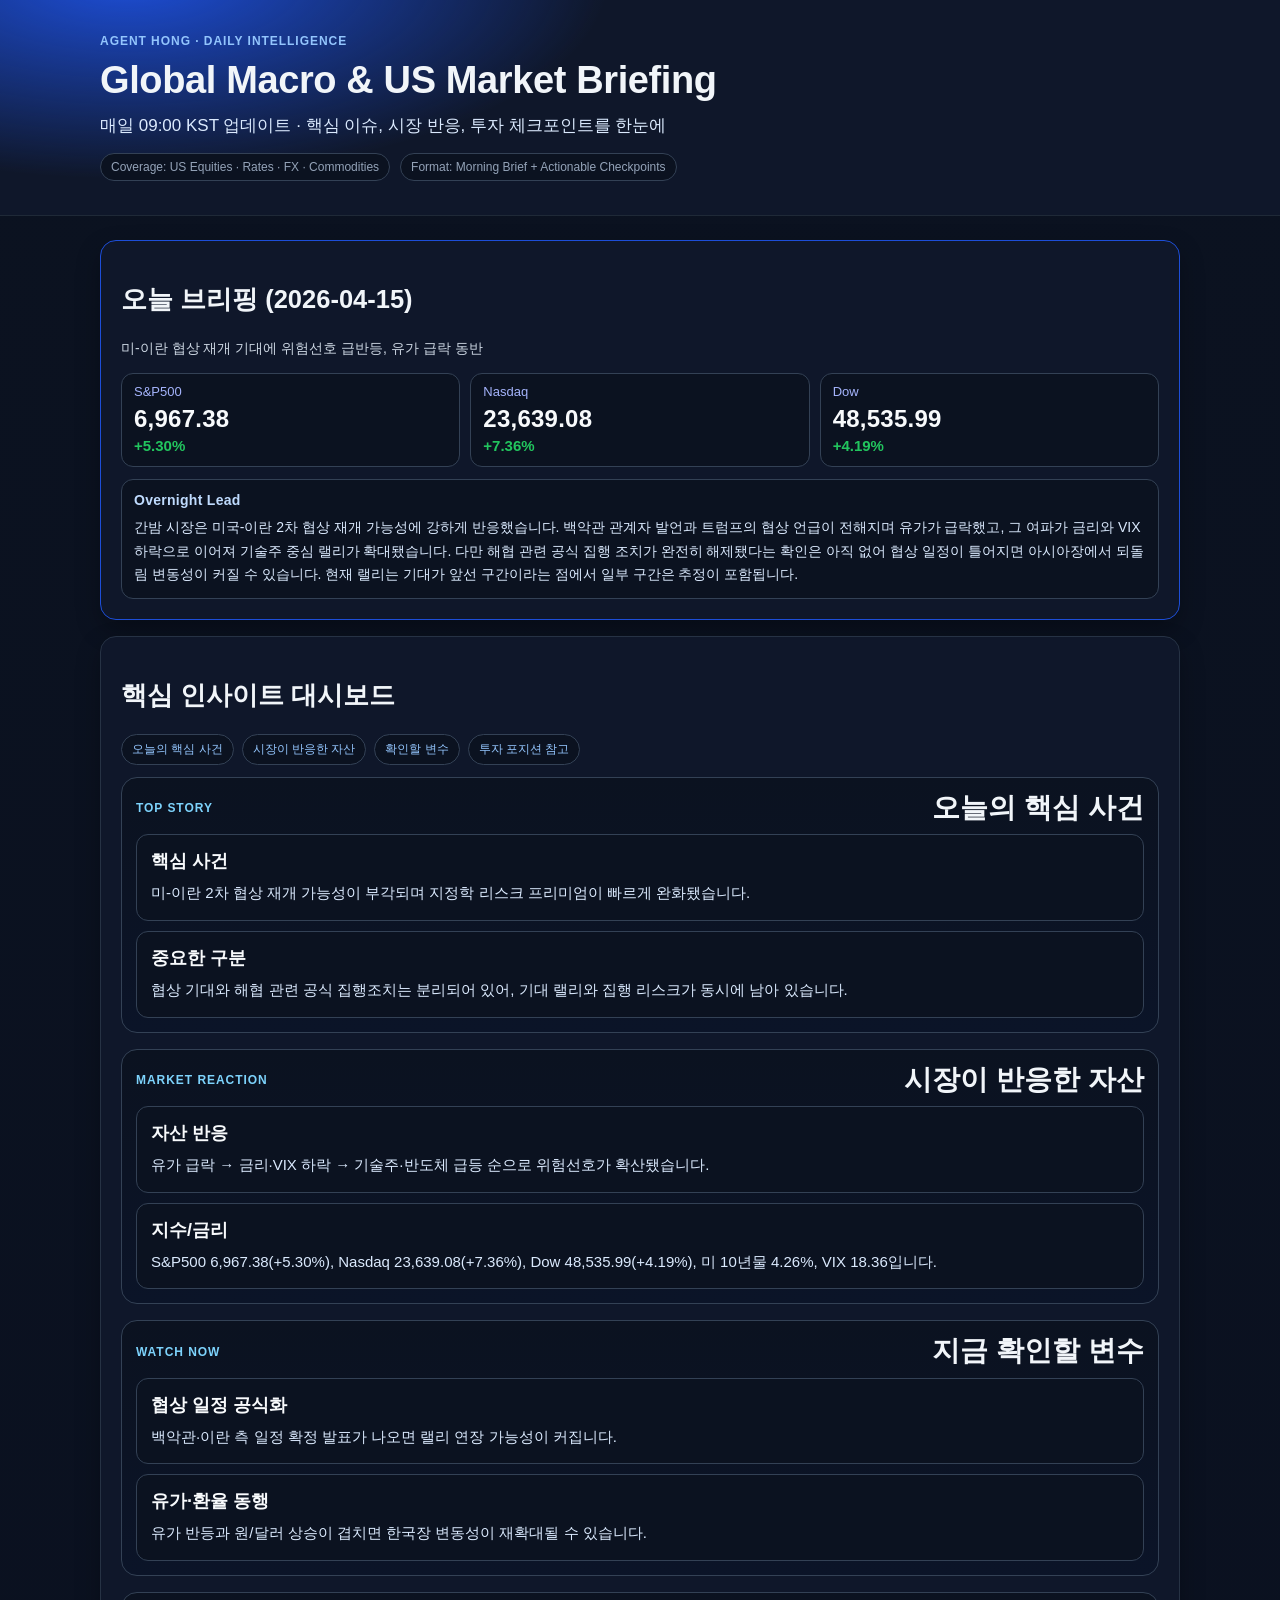
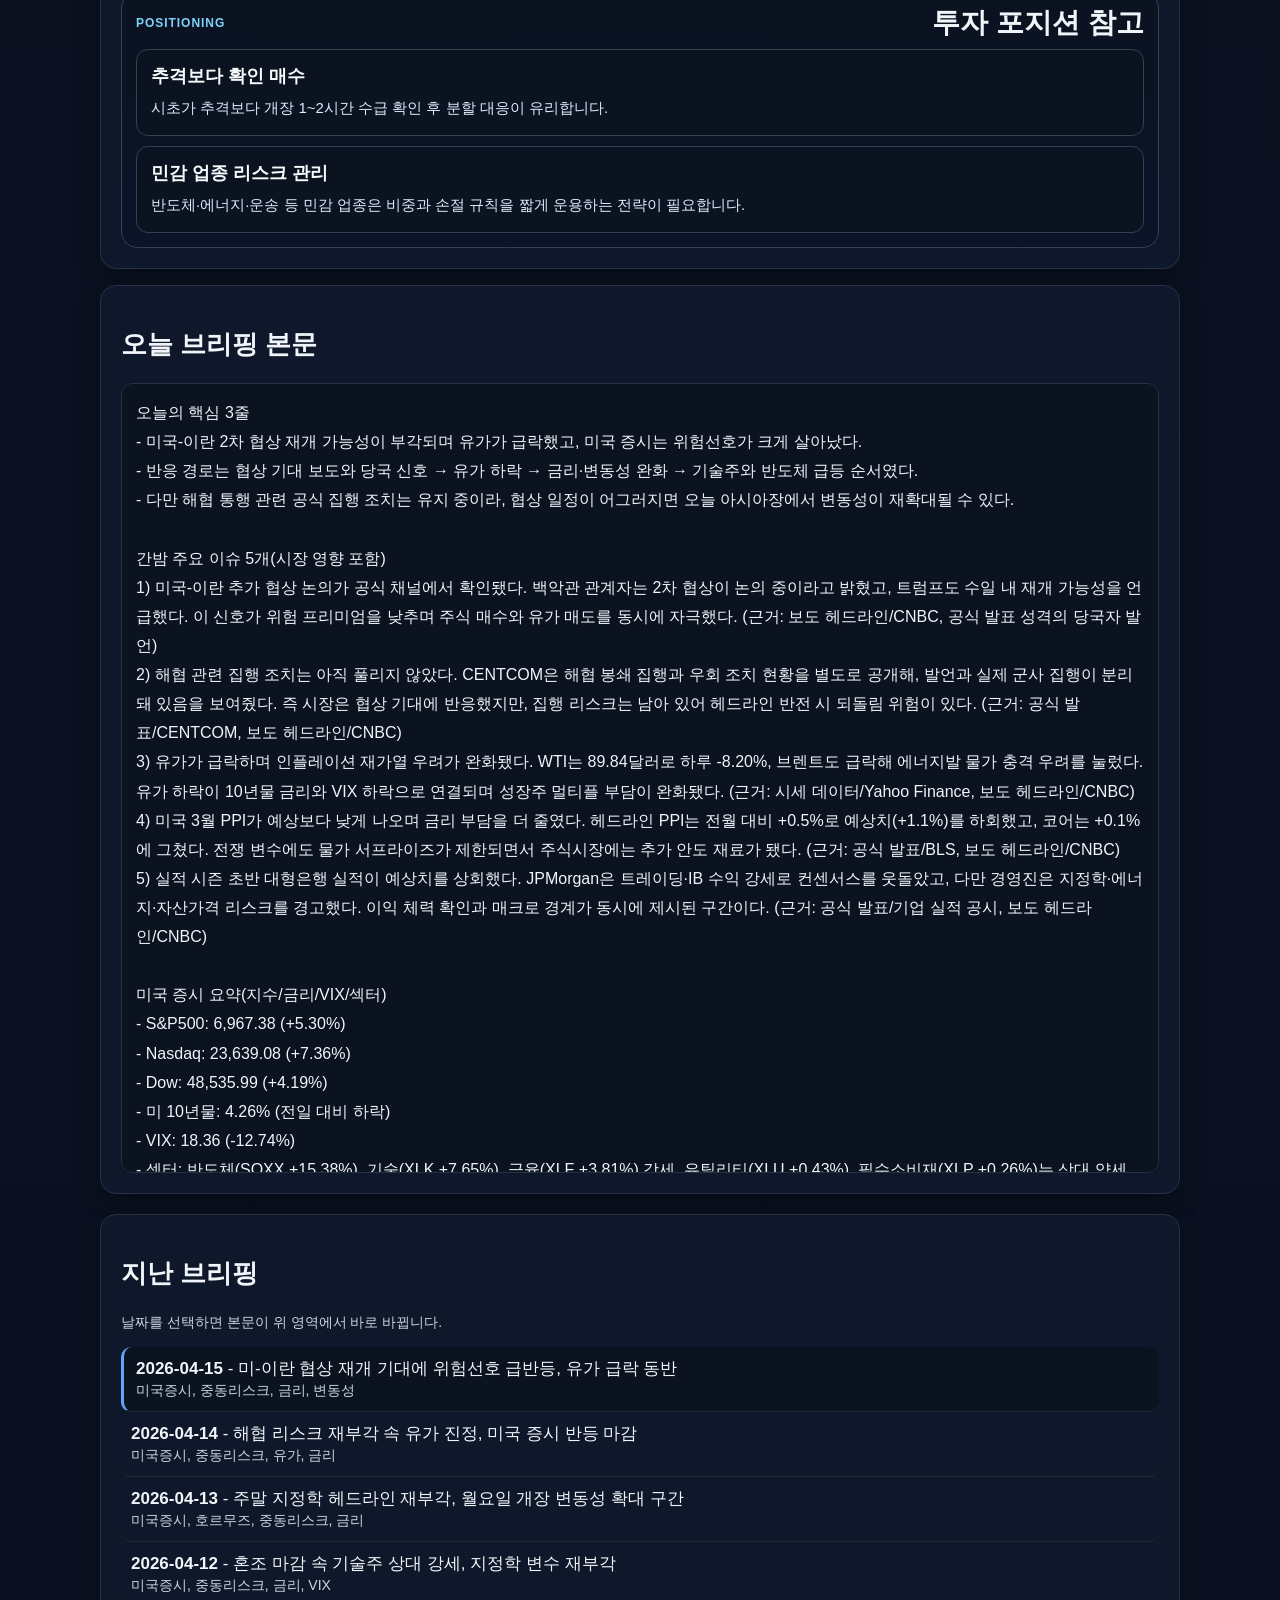
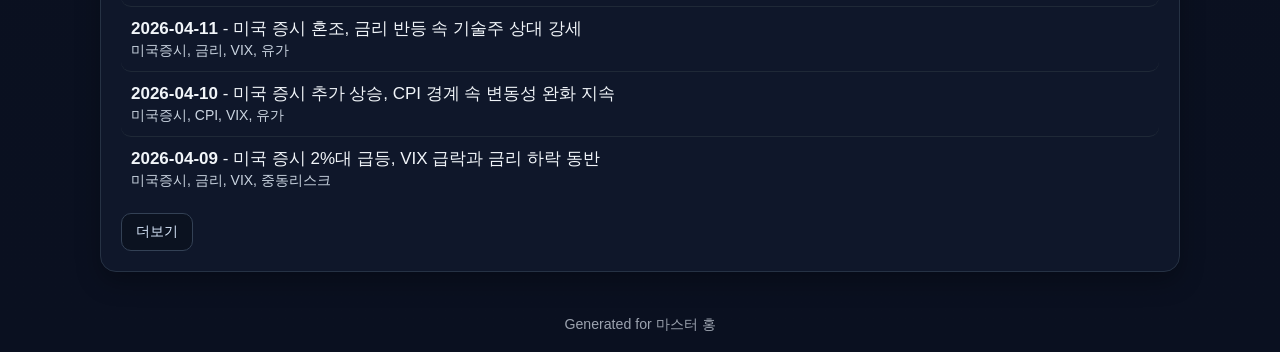
==== index.html @ e4ce0c62 "Fix 4/15 corrupted Korean fields and add corruption-safe fallbacks" ====
<!doctype html>
<html lang="ko">
<head>
  <meta charset="UTF-8" />
  <meta name="viewport" content="width=device-width, initial-scale=1.0" />
  <title>Daily Market Briefing</title>
  <link rel="stylesheet" href="styles.css" />
</head>
<body>
  <header>
    <div class="hero">
      <p class="eyebrow">AGENT HONG · DAILY INTELLIGENCE</p>
      <h1>Global Macro & US Market Briefing</h1>
      <p class="subtitle">매일 09:00 KST 업데이트 · 핵심 이슈, 시장 반응, 투자 체크포인트를 한눈에</p>
      <div class="hero-meta">
        <span>Coverage: US Equities · Rates · FX · Commodities</span>
        <span>Format: Morning Brief + Actionable Checkpoints</span>
      </div>
    </div>
  </header>

  <main>
    <section id="latest" class="card featured"></section>
    <section id="insights" class="card">
      <h2>핵심 인사이트 대시보드</h2>
      <div class="insight-nav">
        <span>오늘의 핵심 사건</span>
        <span>시장이 반응한 자산</span>
        <span>확인할 변수</span>
        <span>투자 포지션 참고</span>
      </div>
      <div id="insight-grid">분석을 불러오는 중...</div>
    </section>
    <section class="card" id="viewer">
      <h2>오늘 브리핑 본문</h2>
      <div id="post-view">브리핑을 불러오는 중...</div>
    </section>
    <section class="card archive">
      <h2>지난 브리핑</h2>
      <p class="meta">날짜를 선택하면 본문이 위 영역에서 바로 바뀝니다.</p>
      <ul id="briefing-list"></ul>
    </section>
  </main>

  <footer>
    <small>Generated for 마스터 홍</small>
  </footer>

  <script src="app.js?v=20260415e"></script>
</body>
</html>
---- styles.css ----
body { font-family: Inter, -apple-system, BlinkMacSystemFont, 'Segoe UI', Roboto, sans-serif; margin: 0; background:linear-gradient(180deg,#0b1220 0%,#0a1020 100%); color:#f1f5f9; font-size:17px; }
header { padding: 34px 24px; background:radial-gradient(1200px 500px at 10% -10%, #1d4ed8 0%, rgba(29,78,216,0) 40%), #0f172a; border-bottom:1px solid #1f2937; }
.hero { max-width:1080px; margin:0 auto; }
.eyebrow { color:#93c5fd; font-size:12px; letter-spacing:.08em; font-weight:700; margin:0 0 10px; }
h1 { margin: 0 0 10px; font-size:38px; line-height:1.18; letter-spacing:-0.01em; }
.subtitle { margin:0; color:#dbeafe; font-size:17px; line-height:1.55; }
.hero-meta { display:flex; flex-wrap:wrap; gap:10px; margin-top:14px; color:#94a3b8; font-size:12px; }
.hero-meta span { border:1px solid #334155; border-radius:999px; padding:6px 10px; background:#0b1220; }
main { max-width: 1080px; margin: 24px auto; padding: 0 16px; display: grid; gap: 16px; }
.card { background:#0f172a; border:1px solid #263244; border-radius: 16px; padding: 20px; box-shadow: 0 10px 24px rgba(0,0,0,.28); }
.featured { border-color:#1d4ed8; }
.archive { margin-top: 4px; }
.index-strip{display:grid; grid-template-columns:repeat(3,minmax(0,1fr)); gap:10px; margin:14px 0 12px;}
.idx-card{border:1px solid #334155; background:#0b1220; border-radius:12px; padding:10px 12px;}
.idx-card span{display:block; color:#a5b4fc; font-size:13px; margin-bottom:6px;}
.idx-card strong{display:block; font-size:24px; letter-spacing:.01em; margin-bottom:3px; color:#f8fafc;}
.idx-card em{font-style:normal; color:#7dd3fc; font-size:15px; font-weight:600;}
.idx-card em.up{color:#22c55e;}
.idx-card em.down{color:#ef4444;}
.idx-card em.flat{color:#94a3b8;}
@media (max-width:700px){.index-strip{grid-template-columns:1fr;}}
ul { list-style:none; padding:0; margin:0; }
li { padding:10px 0; border-bottom:1px solid #1f2937; }
li:last-child{ border-bottom:none; }
.brief-item{cursor:pointer; border-radius:10px; padding:10px;}
.brief-item:hover{background:#0b1220;}
.brief-item.active{background:#0b1220; border-left:3px solid #60a5fa; padding-left:12px;}
.meta { color:#cbd5e1; font-size:14px; line-height:1.5; }
.core-three{margin-top:12px; border-top:1px solid #1f2937; padding-top:12px;}
.core-three h3{margin:0 0 8px; font-size:15px; color:#cbd5e1;}
.core-three ol{margin:0; padding-left:18px; color:#e2e8f0;}
.core-three li{padding:4px 0; border-bottom:none;}
.lead-box{margin-top:12px; padding:12px; border:1px solid #334155; border-radius:12px; background:#0b1220;}
.lead-box h3{margin:0 0 8px; color:#bfdbfe; font-size:14px; letter-spacing:.02em;}
.lead-box p{margin:0; line-height:1.65; color:#dbeafe; font-size:14px;}
.insight-nav{display:flex; flex-wrap:wrap; gap:8px; margin:8px 0 12px;}
.insight-nav span{font-size:12px; color:#93c5fd; border:1px solid #334155; background:#0b1220; border-radius:999px; padding:6px 10px;}
#insight-grid{display:grid; grid-template-columns:1fr; gap:16px;}
.insight-section{border:1px solid #334155; background:linear-gradient(180deg,#0b1220 0%,#0b1428 100%); border-radius:16px; padding:14px;}
.sec-head{display:flex; justify-content:space-between; align-items:center; margin-bottom:10px;}
.sec-head span{font-size:12px; letter-spacing:.08em; color:#7dd3fc; font-weight:700;}
.sec-head strong{font-size:28px; line-height:1.15; color:#f1f5f9; font-weight:800;}
.insight-item{border:1px solid #334155; background:#0b1220; border-radius:12px; padding:14px; margin-top:10px;}
.insight-item h5{margin:0 0 8px; font-size:18px; color:#f8fafc;}
.insight-item p{margin:0; color:#dbeafe; line-height:1.65; font-size:15px;}
#post-view{line-height:1.82; white-space:pre-wrap; max-height:760px; overflow:auto; font-size:16px; color:#f1f5f9; background:#0b1220; border:1px solid #243244; border-radius:12px; padding:14px;}
.more-btn{margin-top:12px; border:1px solid #334155; background:#0b1220; color:#dbeafe; border-radius:10px; padding:9px 14px; font-size:14px; cursor:pointer;}
.more-btn:hover{background:#111a2e;}
footer { text-align:center; padding: 18px; color:#9ca3af; }
@media (max-width:700px){ body{font-size:16px;} h1{font-size:28px;} header{padding:24px 16px;} .sec-head strong{font-size:22px;} .insight-item h5{font-size:16px;} .insight-item p{font-size:14px;} }
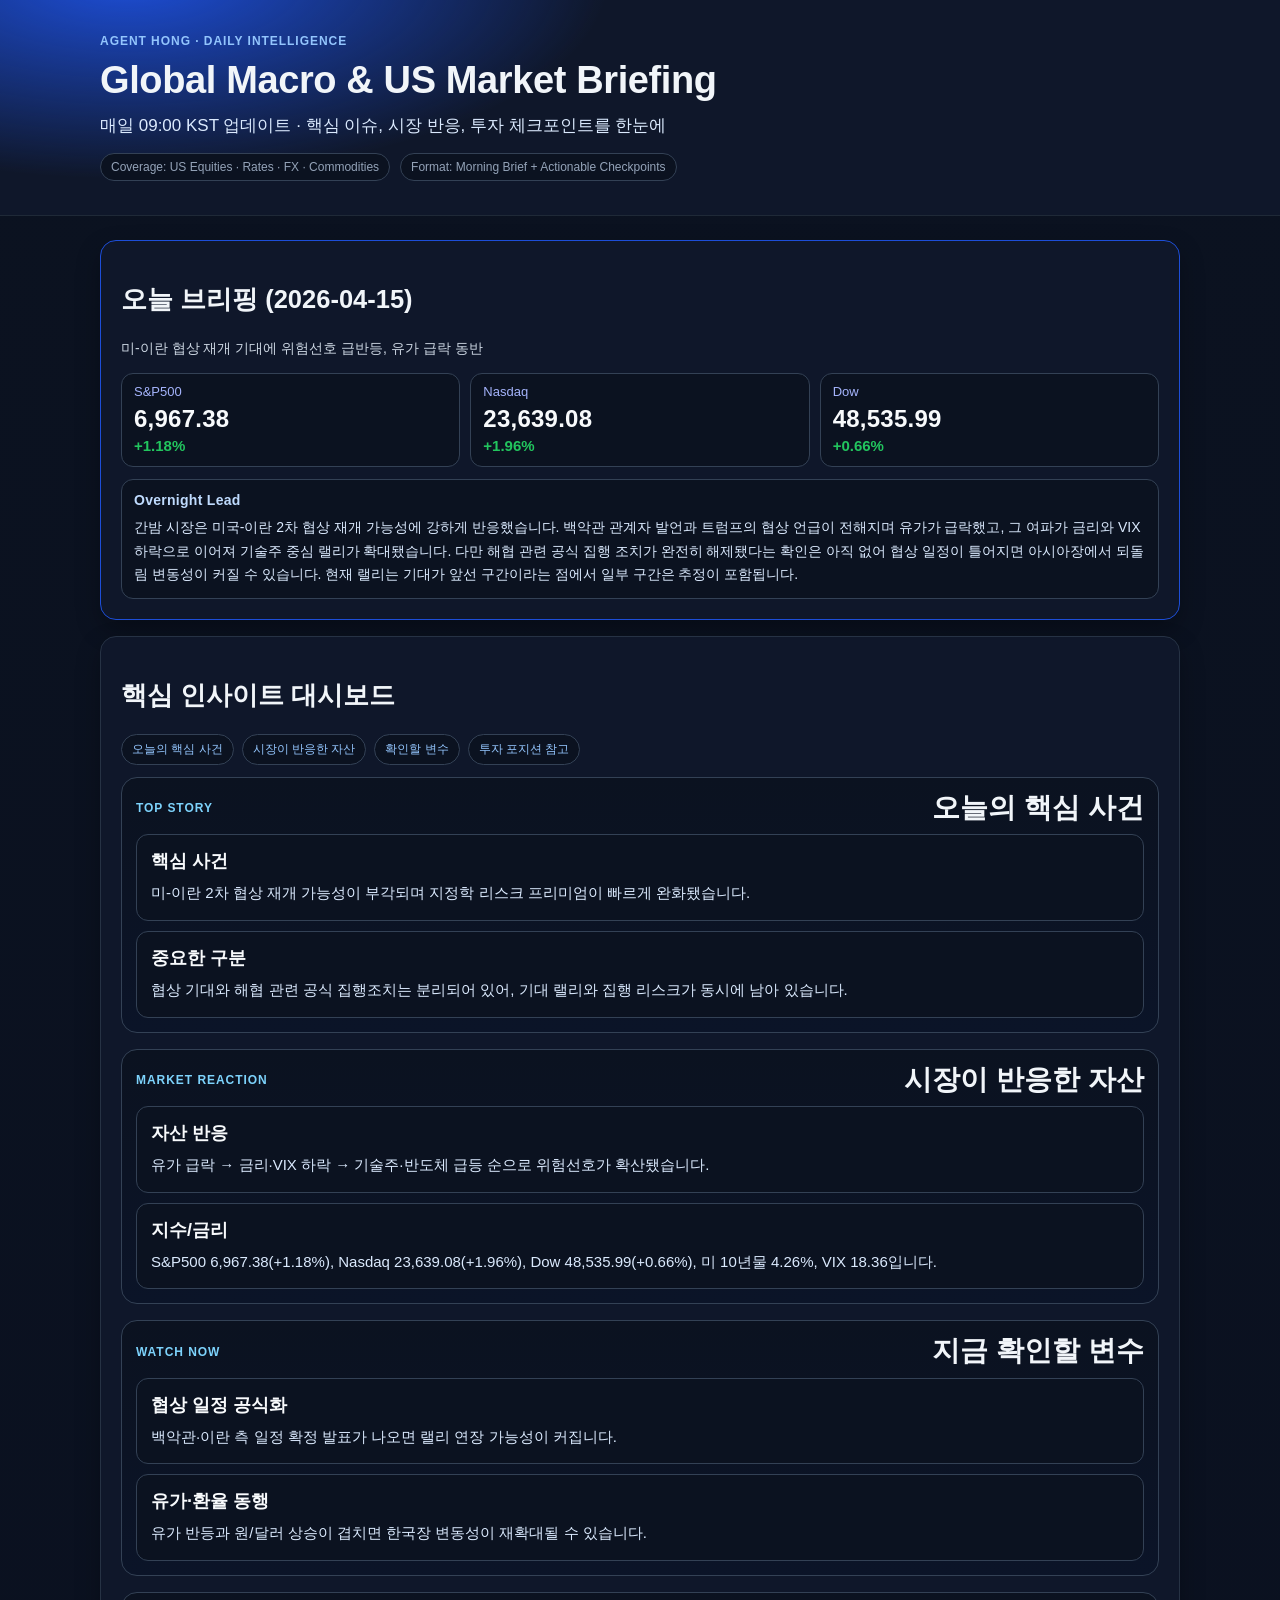
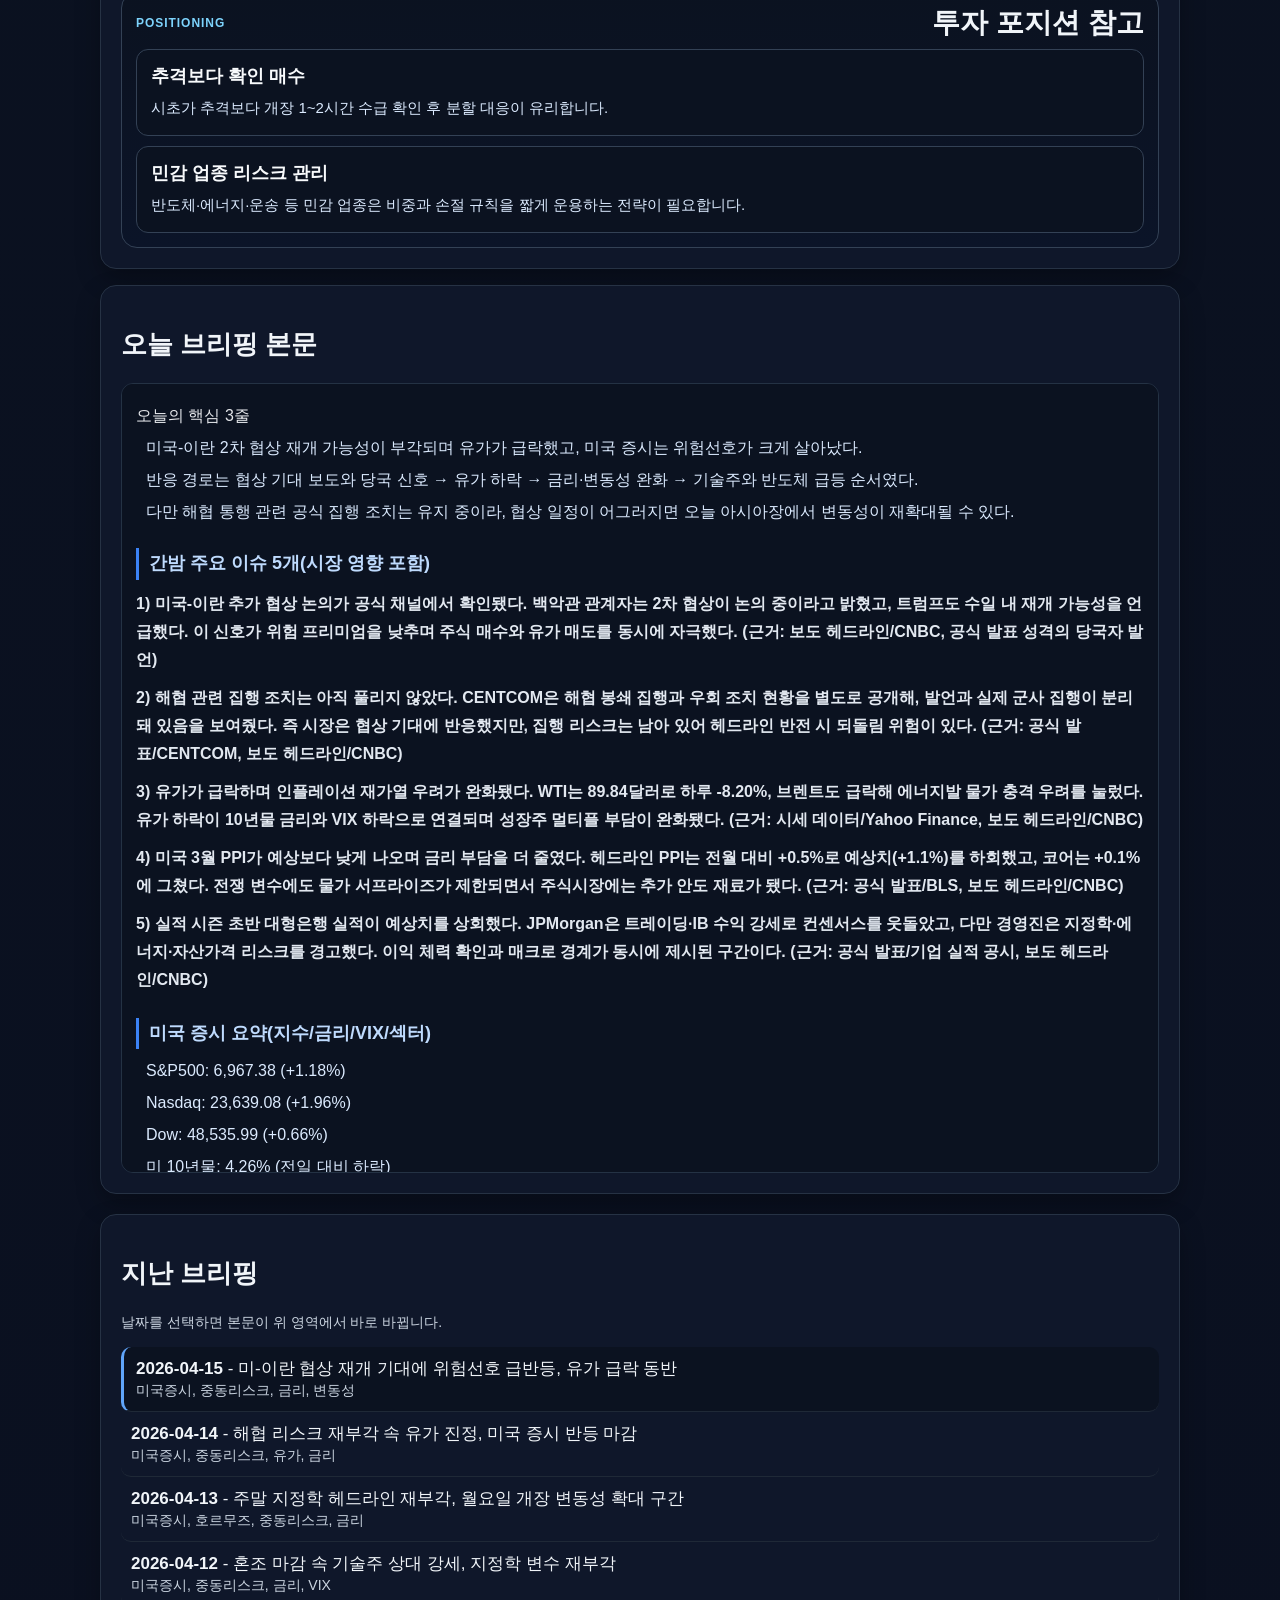
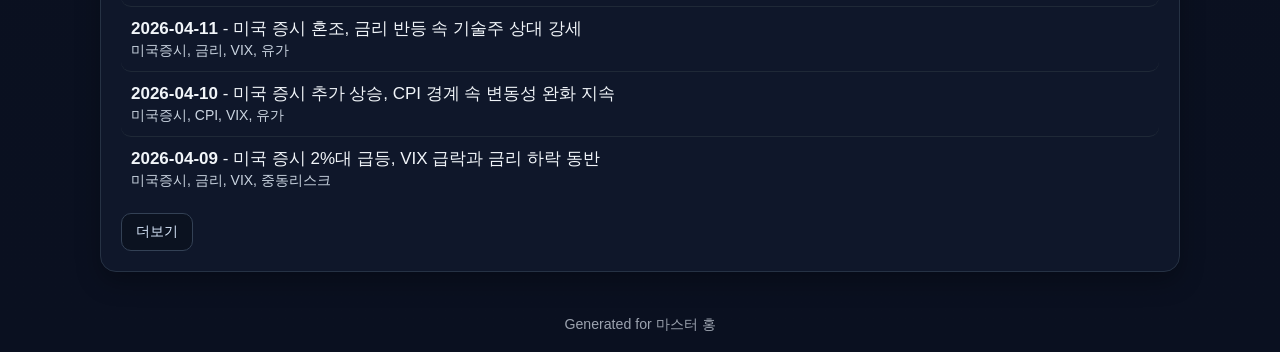
==== commit 3485f94a: "Improve briefing body readability with section-aware rendering and cleaner typography" ====
--- a/index.html
+++ b/index.html
@@ -46,6 +46,6 @@
     <small>Generated for 마스터 홍</small>
   </footer>
 
-  <script src="app.js?v=20260415e"></script>
+  <script src="app.js?v=20260415f"></script>
 </body>
 </html>
--- a/styles.css
+++ b/styles.css
@@ -43,7 +43,12 @@
 .insight-item{border:1px solid #334155; background:#0b1220; border-radius:12px; padding:14px; margin-top:10px;}
 .insight-item h5{margin:0 0 8px; font-size:18px; color:#f8fafc;}
 .insight-item p{margin:0; color:#dbeafe; line-height:1.65; font-size:15px;}
-#post-view{line-height:1.82; white-space:pre-wrap; max-height:760px; overflow:auto; font-size:16px; color:#f1f5f9; background:#0b1220; border:1px solid #243244; border-radius:12px; padding:14px;}
+#post-view{line-height:1.75; max-height:760px; overflow:auto; font-size:16px; color:#f1f5f9; background:#0b1220; border:1px solid #243244; border-radius:12px; padding:14px;}
+.post-sec-title{margin:12px 0 8px; font-size:18px; color:#bfdbfe; border-left:3px solid #3b82f6; padding-left:10px;}
+.post-item-title{margin:10px 0 6px; font-weight:700; color:#e2e8f0;}
+.post-bullet{margin:4px 0; color:#dbeafe; padding-left:10px;}
+.post-line{margin:4px 0; color:#e5e7eb;}
+.post-gap{height:6px;}
 .more-btn{margin-top:12px; border:1px solid #334155; background:#0b1220; color:#dbeafe; border-radius:10px; padding:9px 14px; font-size:14px; cursor:pointer;}
 .more-btn:hover{background:#111a2e;}
 footer { text-align:center; padding: 18px; color:#9ca3af; }
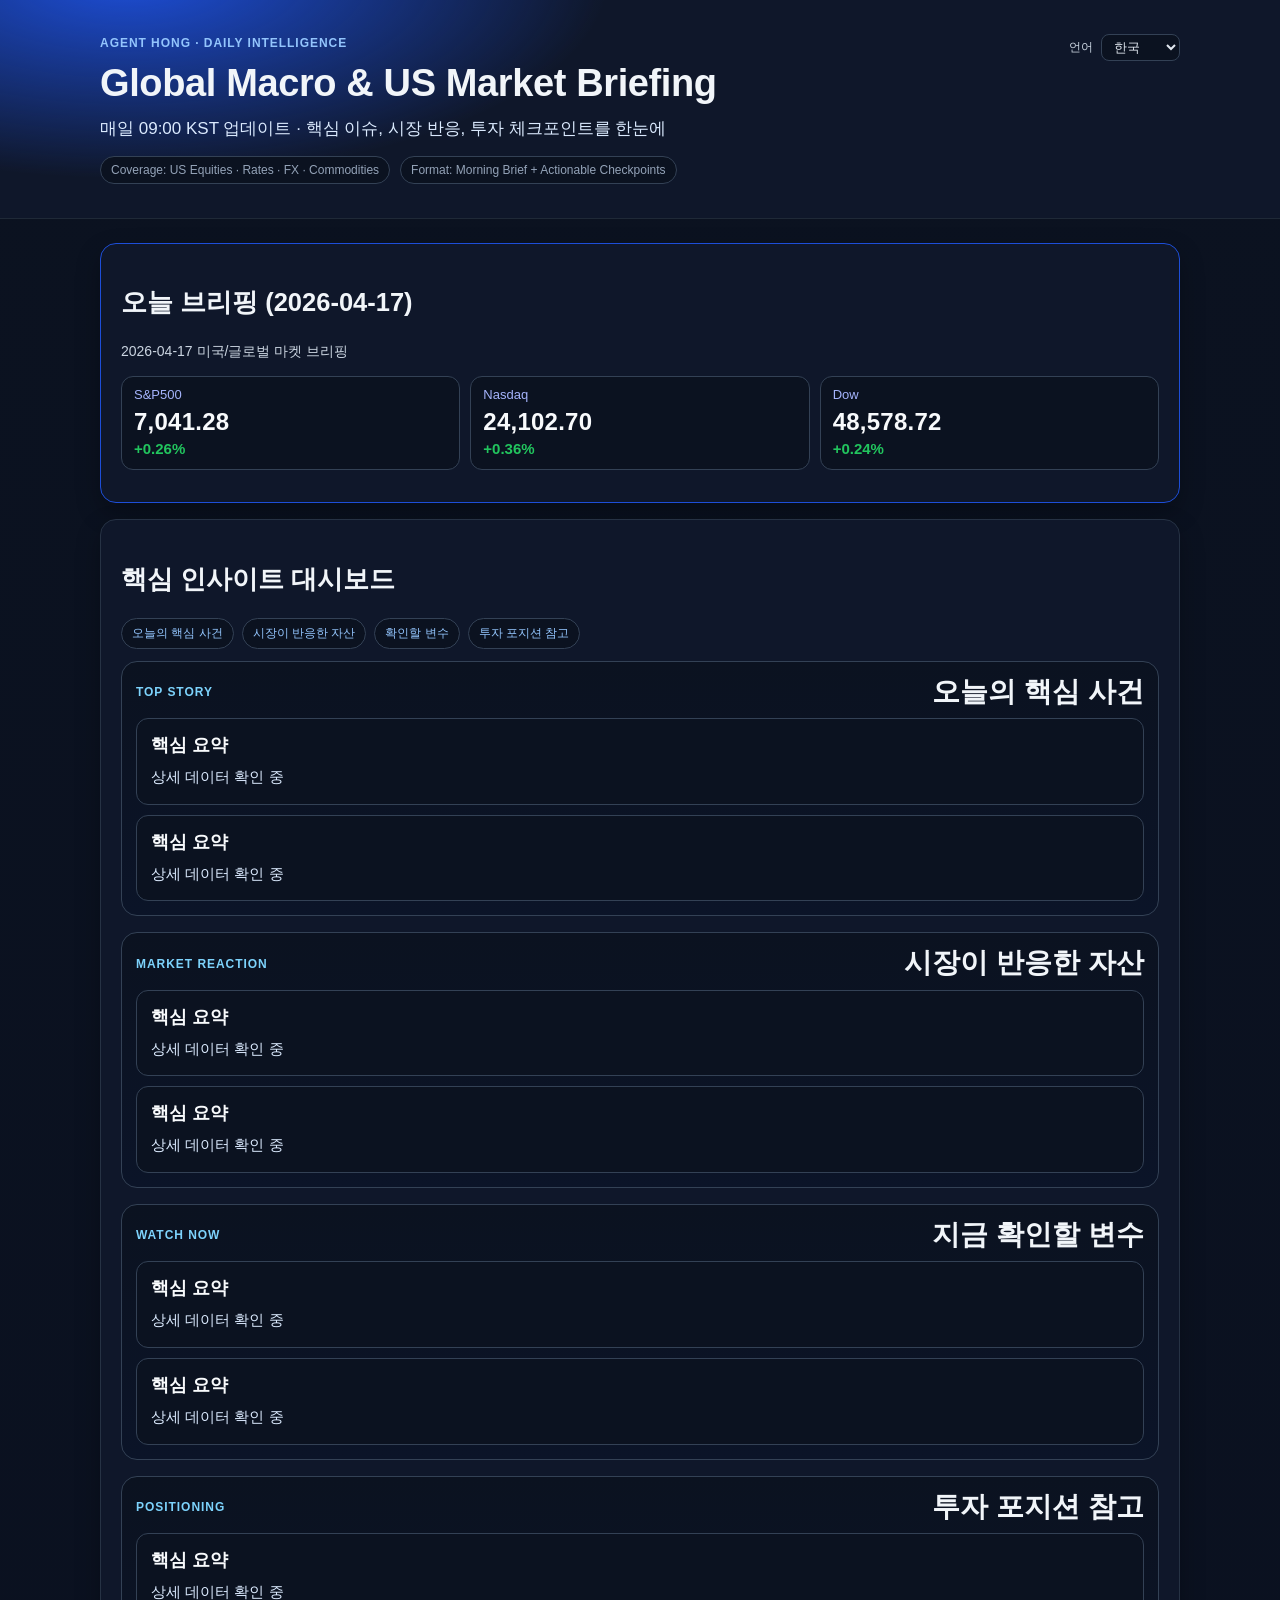
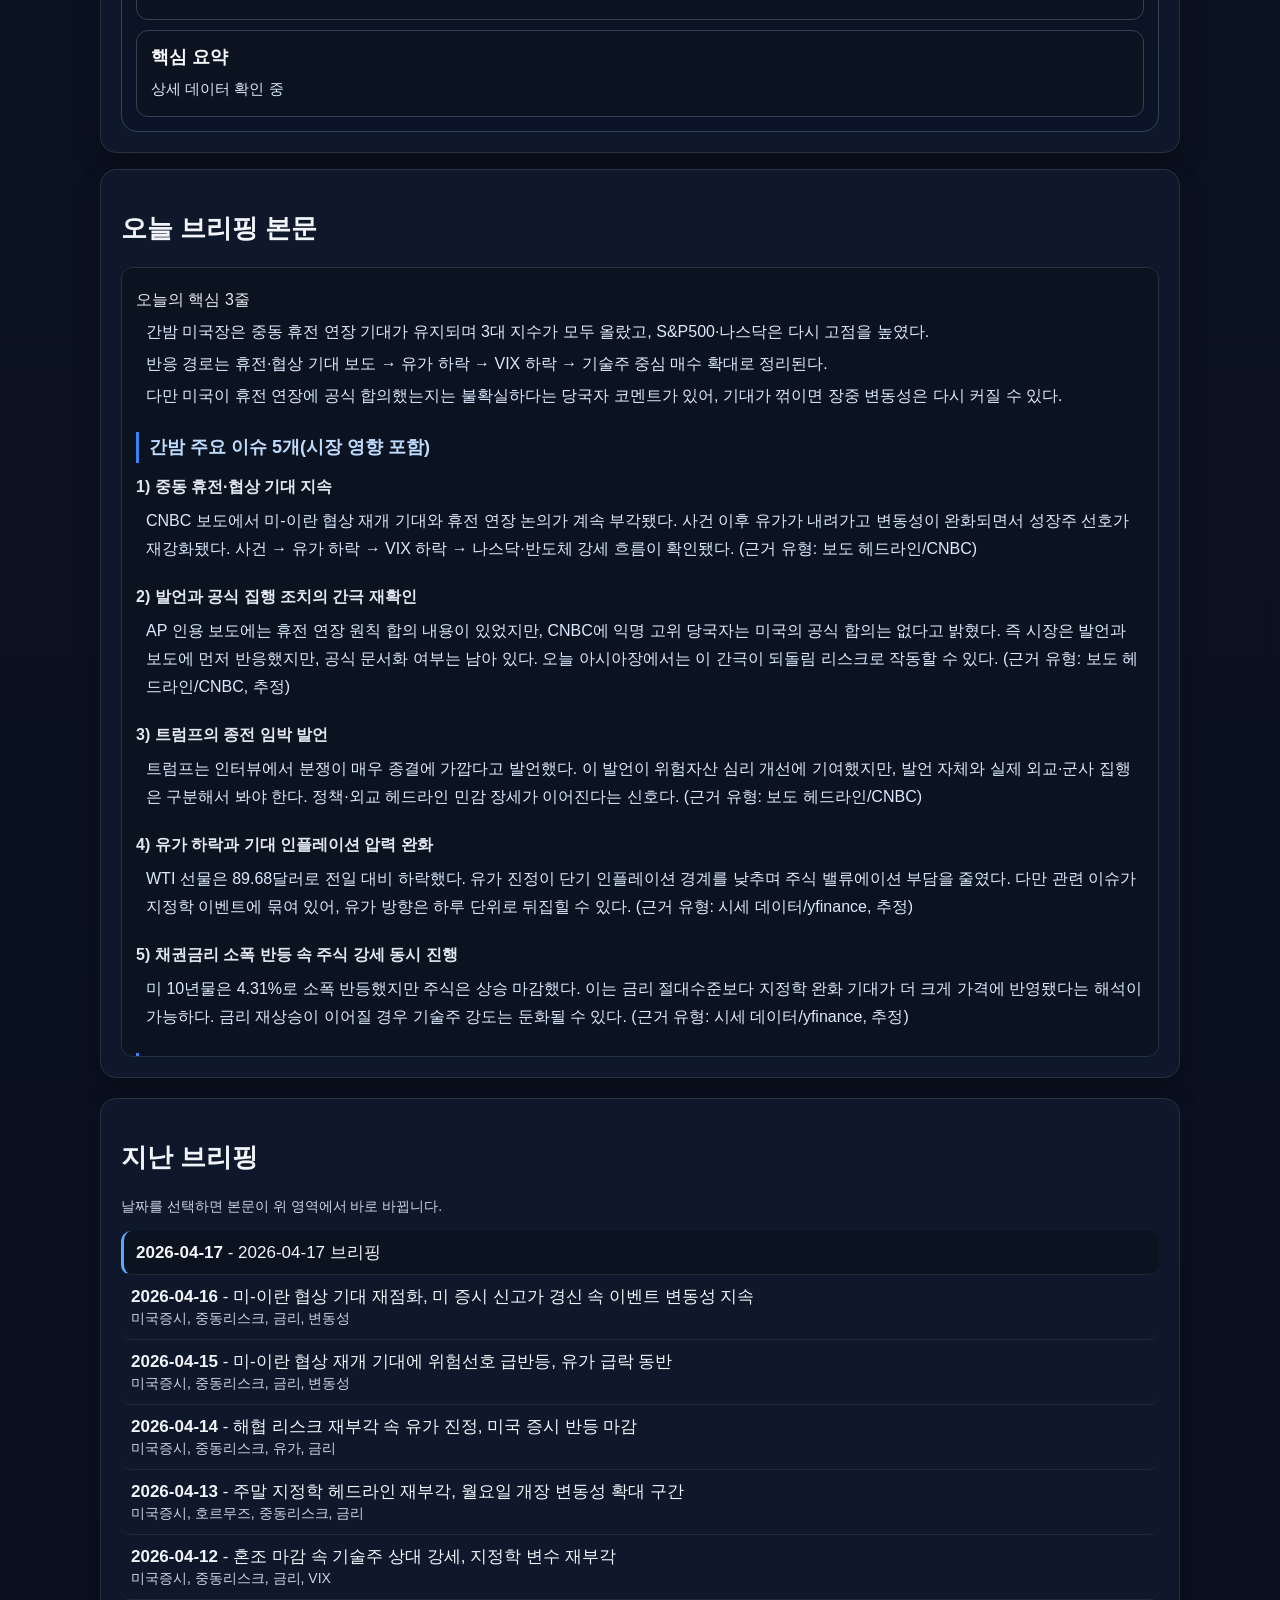
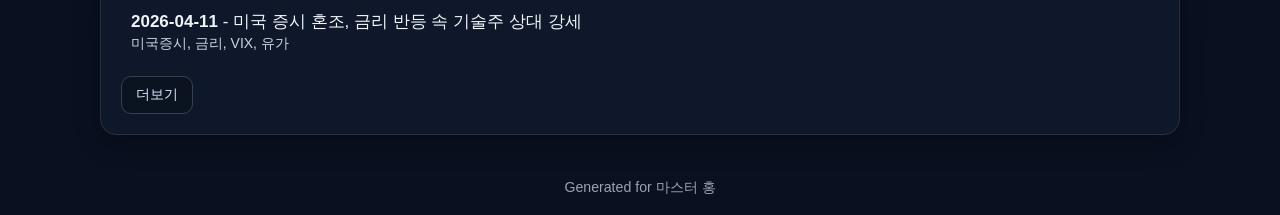
==== commit c2b8dbd5: "Add KR/EN language selector with localized UI and SEO metadata switching" ====
--- a/index.html
+++ b/index.html
@@ -3,18 +3,44 @@
 <head>
   <meta charset="UTF-8" />
   <meta name="viewport" content="width=device-width, initial-scale=1.0" />
-  <title>Daily Market Briefing</title>
+  <title>오늘 미국증시 요약 | AGENT HONG Daily Market Briefing</title>
+  <meta name="description" content="오늘 미국증시 요약, 나스닥·S&P500·다우 지수와 핵심 이슈를 매일 09:00 KST에 업데이트합니다." />
+  <link rel="canonical" href="https://agenthongbot.github.io/DAILY_REPORT/" />
+  <!-- Google tag (gtag.js) -->
+  <script async src="https://www.googletagmanager.com/gtag/js?id=G-XJWP59M0N1"></script>
+  <script>
+    window.dataLayer = window.dataLayer || [];
+    function gtag(){dataLayer.push(arguments);}
+    gtag('js', new Date());
+    gtag('config', 'G-XJWP59M0N1');
+  </script>
+  <script type="text/javascript">
+    (function(c,l,a,r,i,t,y){
+      c[a]=c[a]||function(){(c[a].q=c[a].q||[]).push(arguments)};
+      t=l.createElement(r);t.async=1;t.src="https://www.clarity.ms/tag/"+i;
+      y=l.getElementsByTagName(r)[0];y.parentNode.insertBefore(t,y);
+    })(window, document, "clarity", "script", "wbwl01u557");
+  </script>
   <link rel="stylesheet" href="styles.css" />
 </head>
 <body>
   <header>
     <div class="hero">
-      <p class="eyebrow">AGENT HONG · DAILY INTELLIGENCE</p>
-      <h1>Global Macro & US Market Briefing</h1>
-      <p class="subtitle">매일 09:00 KST 업데이트 · 핵심 이슈, 시장 반응, 투자 체크포인트를 한눈에</p>
+      <div class="hero-top">
+        <p class="eyebrow">AGENT HONG · DAILY INTELLIGENCE</p>
+        <label class="lang-switch" for="lang-select">
+          <span>언어</span>
+          <select id="lang-select">
+            <option value="ko">한국</option>
+            <option value="en">US/EN</option>
+          </select>
+        </label>
+      </div>
+      <h1 id="hero-title">Global Macro & US Market Briefing</h1>
+      <p class="subtitle" id="hero-subtitle">매일 09:00 KST 업데이트 · 핵심 이슈, 시장 반응, 투자 체크포인트를 한눈에</p>
       <div class="hero-meta">
-        <span>Coverage: US Equities · Rates · FX · Commodities</span>
-        <span>Format: Morning Brief + Actionable Checkpoints</span>
+        <span id="hero-coverage">Coverage: US Equities · Rates · FX · Commodities</span>
+        <span id="hero-format">Format: Morning Brief + Actionable Checkpoints</span>
       </div>
     </div>
   </header>
@@ -22,22 +48,22 @@
   <main>
     <section id="latest" class="card featured"></section>
     <section id="insights" class="card">
-      <h2>핵심 인사이트 대시보드</h2>
+      <h2 id="insights-title">핵심 인사이트 대시보드</h2>
       <div class="insight-nav">
-        <span>오늘의 핵심 사건</span>
-        <span>시장이 반응한 자산</span>
-        <span>확인할 변수</span>
-        <span>투자 포지션 참고</span>
+        <span id="nav-topstory">오늘의 핵심 사건</span>
+        <span id="nav-reaction">시장이 반응한 자산</span>
+        <span id="nav-watch">확인할 변수</span>
+        <span id="nav-positioning">투자 포지션 참고</span>
       </div>
       <div id="insight-grid">분석을 불러오는 중...</div>
     </section>
     <section class="card" id="viewer">
-      <h2>오늘 브리핑 본문</h2>
+      <h2 id="viewer-title">오늘 브리핑 본문</h2>
       <div id="post-view">브리핑을 불러오는 중...</div>
     </section>
     <section class="card archive">
-      <h2>지난 브리핑</h2>
-      <p class="meta">날짜를 선택하면 본문이 위 영역에서 바로 바뀝니다.</p>
+      <h2 id="archive-title">지난 브리핑</h2>
+      <p class="meta" id="archive-desc">날짜를 선택하면 본문이 위 영역에서 바로 바뀝니다.</p>
       <ul id="briefing-list"></ul>
     </section>
   </main>
@@ -46,6 +72,6 @@
     <small>Generated for 마스터 홍</small>
   </footer>
 
-  <script src="app.js?v=20260415f"></script>
+  <script src="app.js?v=20260417h"></script>
 </body>
 </html>
--- a/styles.css
+++ b/styles.css
@@ -1,7 +1,10 @@
 body { font-family: Inter, -apple-system, BlinkMacSystemFont, 'Segoe UI', Roboto, sans-serif; margin: 0; background:linear-gradient(180deg,#0b1220 0%,#0a1020 100%); color:#f1f5f9; font-size:17px; }
 header { padding: 34px 24px; background:radial-gradient(1200px 500px at 10% -10%, #1d4ed8 0%, rgba(29,78,216,0) 40%), #0f172a; border-bottom:1px solid #1f2937; }
 .hero { max-width:1080px; margin:0 auto; }
+.hero-top{display:flex; justify-content:space-between; align-items:center; gap:10px;}
 .eyebrow { color:#93c5fd; font-size:12px; letter-spacing:.08em; font-weight:700; margin:0 0 10px; }
+.lang-switch{display:flex; align-items:center; gap:8px; color:#cbd5e1; font-size:12px;}
+.lang-switch select{background:#0b1220; color:#e2e8f0; border:1px solid #334155; border-radius:8px; padding:4px 8px;}
 h1 { margin: 0 0 10px; font-size:38px; line-height:1.18; letter-spacing:-0.01em; }
 .subtitle { margin:0; color:#dbeafe; font-size:17px; line-height:1.55; }
 .hero-meta { display:flex; flex-wrap:wrap; gap:10px; margin-top:14px; color:#94a3b8; font-size:12px; }
@@ -49,7 +52,8 @@
 .post-bullet{margin:4px 0; color:#dbeafe; padding-left:10px;}
 .post-line{margin:4px 0; color:#e5e7eb;}
 .post-gap{height:6px;}
+.lang-note{margin:0 0 10px; padding:10px 12px; border:1px solid #334155; background:#111827; border-radius:10px; color:#bfdbfe; font-size:13px;}
 .more-btn{margin-top:12px; border:1px solid #334155; background:#0b1220; color:#dbeafe; border-radius:10px; padding:9px 14px; font-size:14px; cursor:pointer;}
 .more-btn:hover{background:#111a2e;}
 footer { text-align:center; padding: 18px; color:#9ca3af; }
-@media (max-width:700px){ body{font-size:16px;} h1{font-size:28px;} header{padding:24px 16px;} .sec-head strong{font-size:22px;} .insight-item h5{font-size:16px;} .insight-item p{font-size:14px;} }
+@media (max-width:700px){ body{font-size:16px;} h1{font-size:28px;} header{padding:24px 16px;} .hero-top{flex-wrap:wrap;} .sec-head strong{font-size:22px;} .insight-item h5{font-size:16px;} .insight-item p{font-size:14px;} }
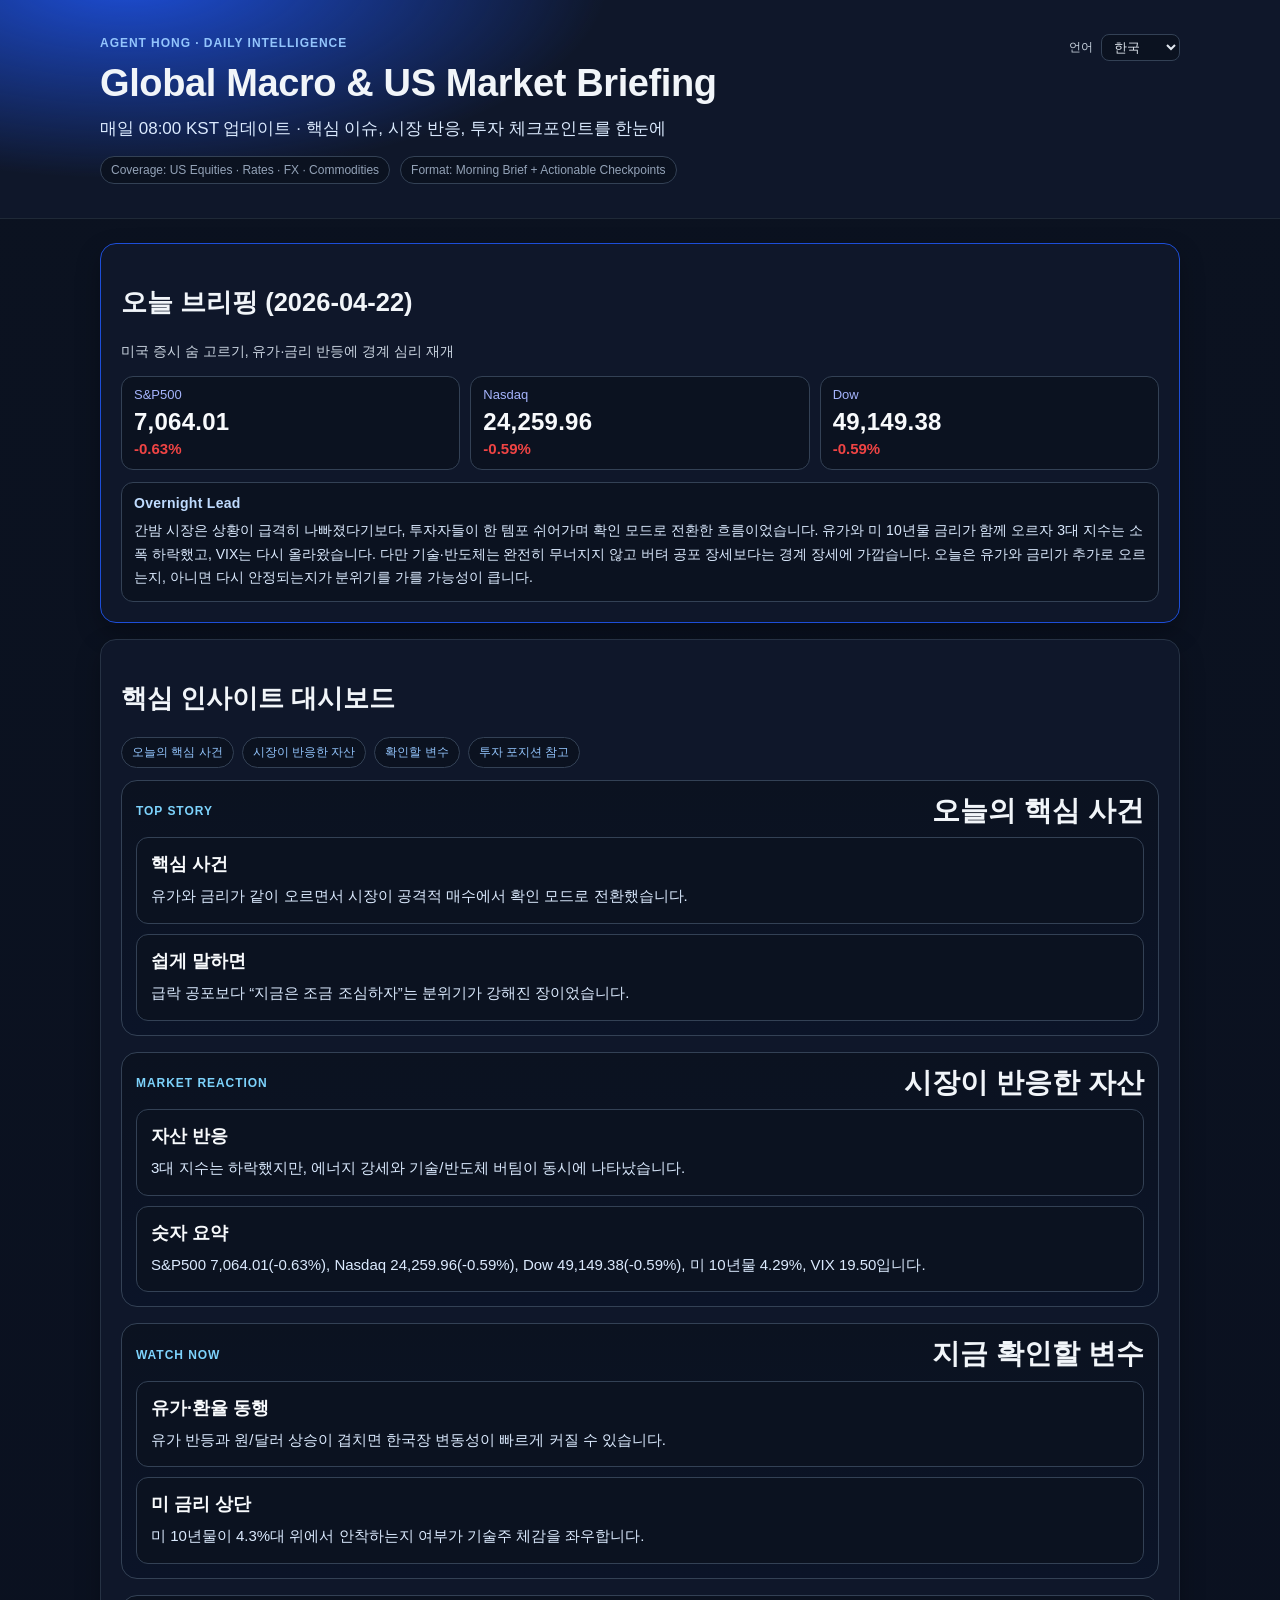
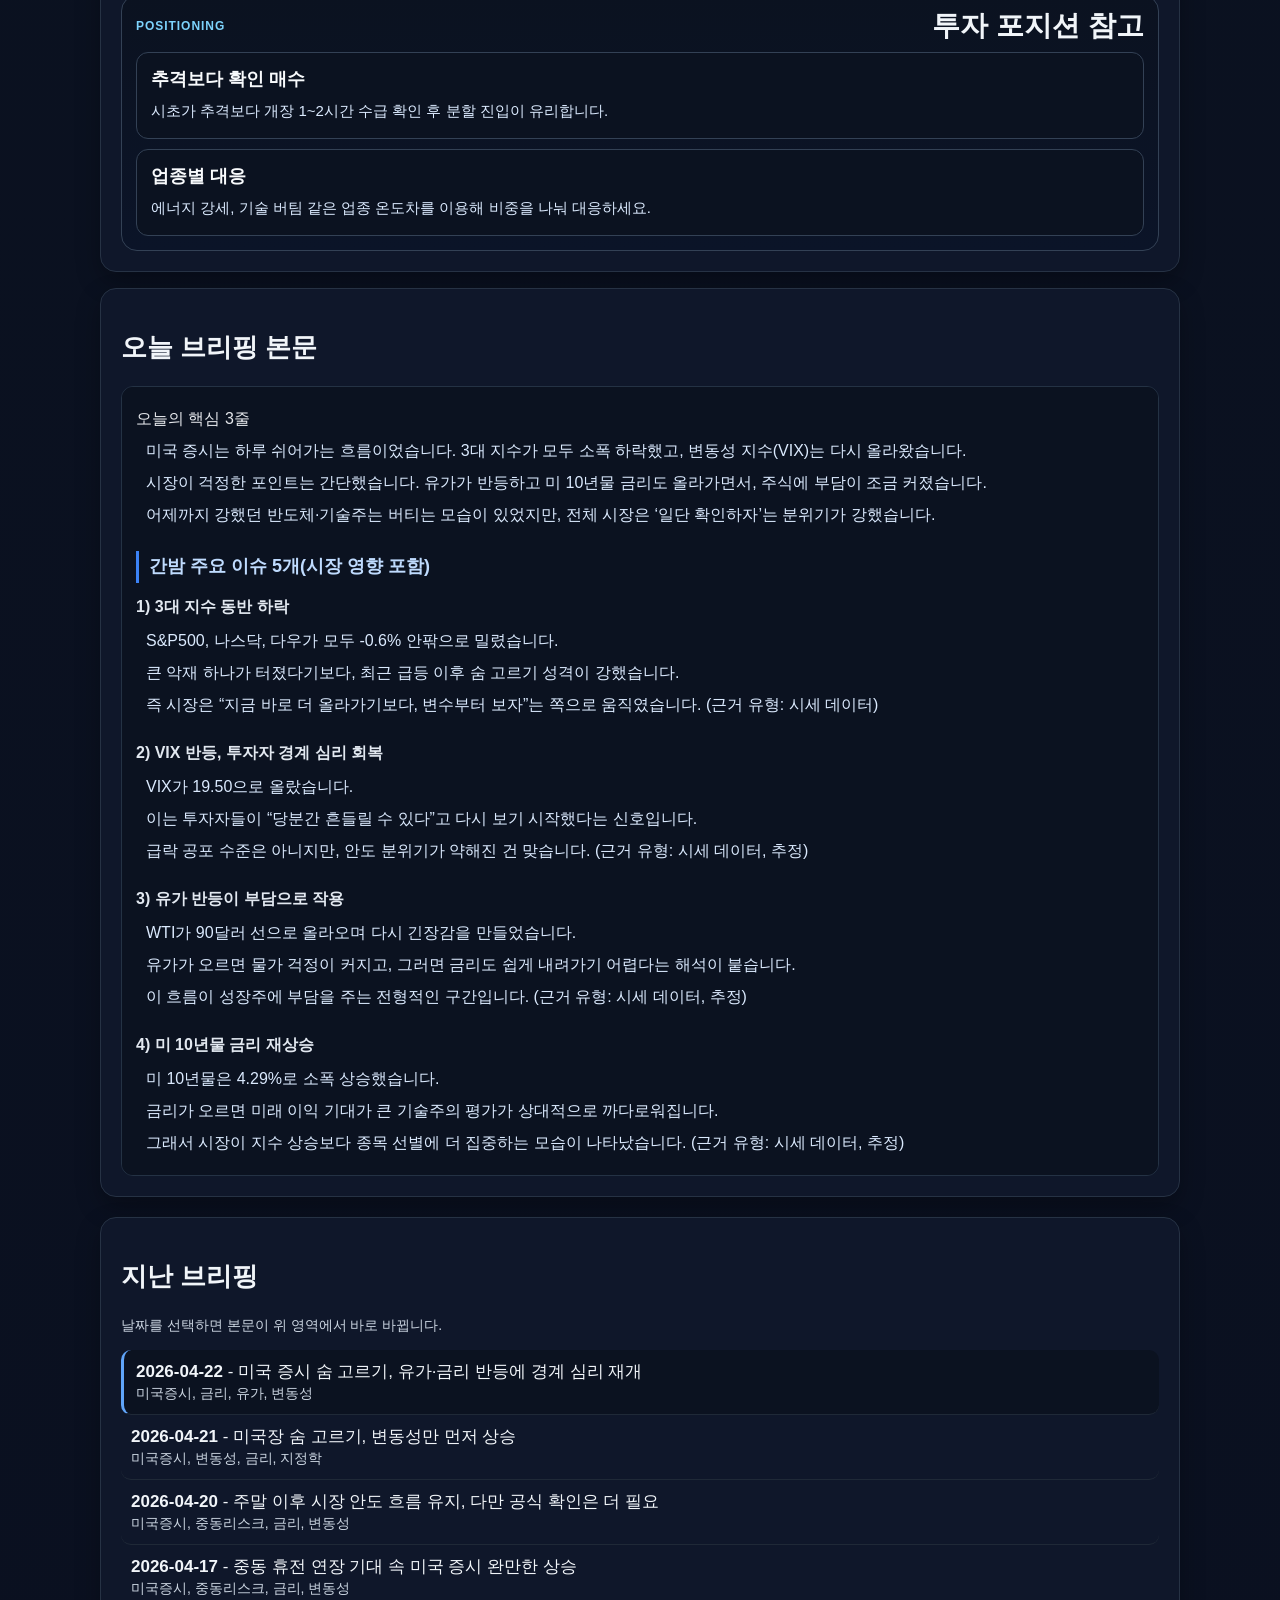
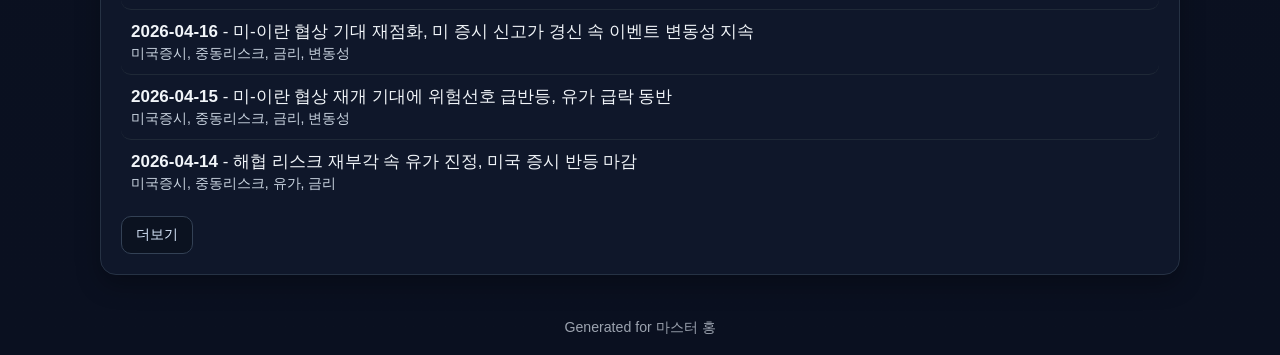
==== commit 924e7e5d: "Update site copy to 08:00 KST in KR/EN hero subtitle" ====
--- a/index.html
+++ b/index.html
@@ -37,7 +37,7 @@
         </label>
       </div>
       <h1 id="hero-title">Global Macro & US Market Briefing</h1>
-      <p class="subtitle" id="hero-subtitle">매일 09:00 KST 업데이트 · 핵심 이슈, 시장 반응, 투자 체크포인트를 한눈에</p>
+      <p class="subtitle" id="hero-subtitle">매일 08:00 KST 업데이트 · 핵심 이슈, 시장 반응, 투자 체크포인트를 한눈에</p>
       <div class="hero-meta">
         <span id="hero-coverage">Coverage: US Equities · Rates · FX · Commodities</span>
         <span id="hero-format">Format: Morning Brief + Actionable Checkpoints</span>
